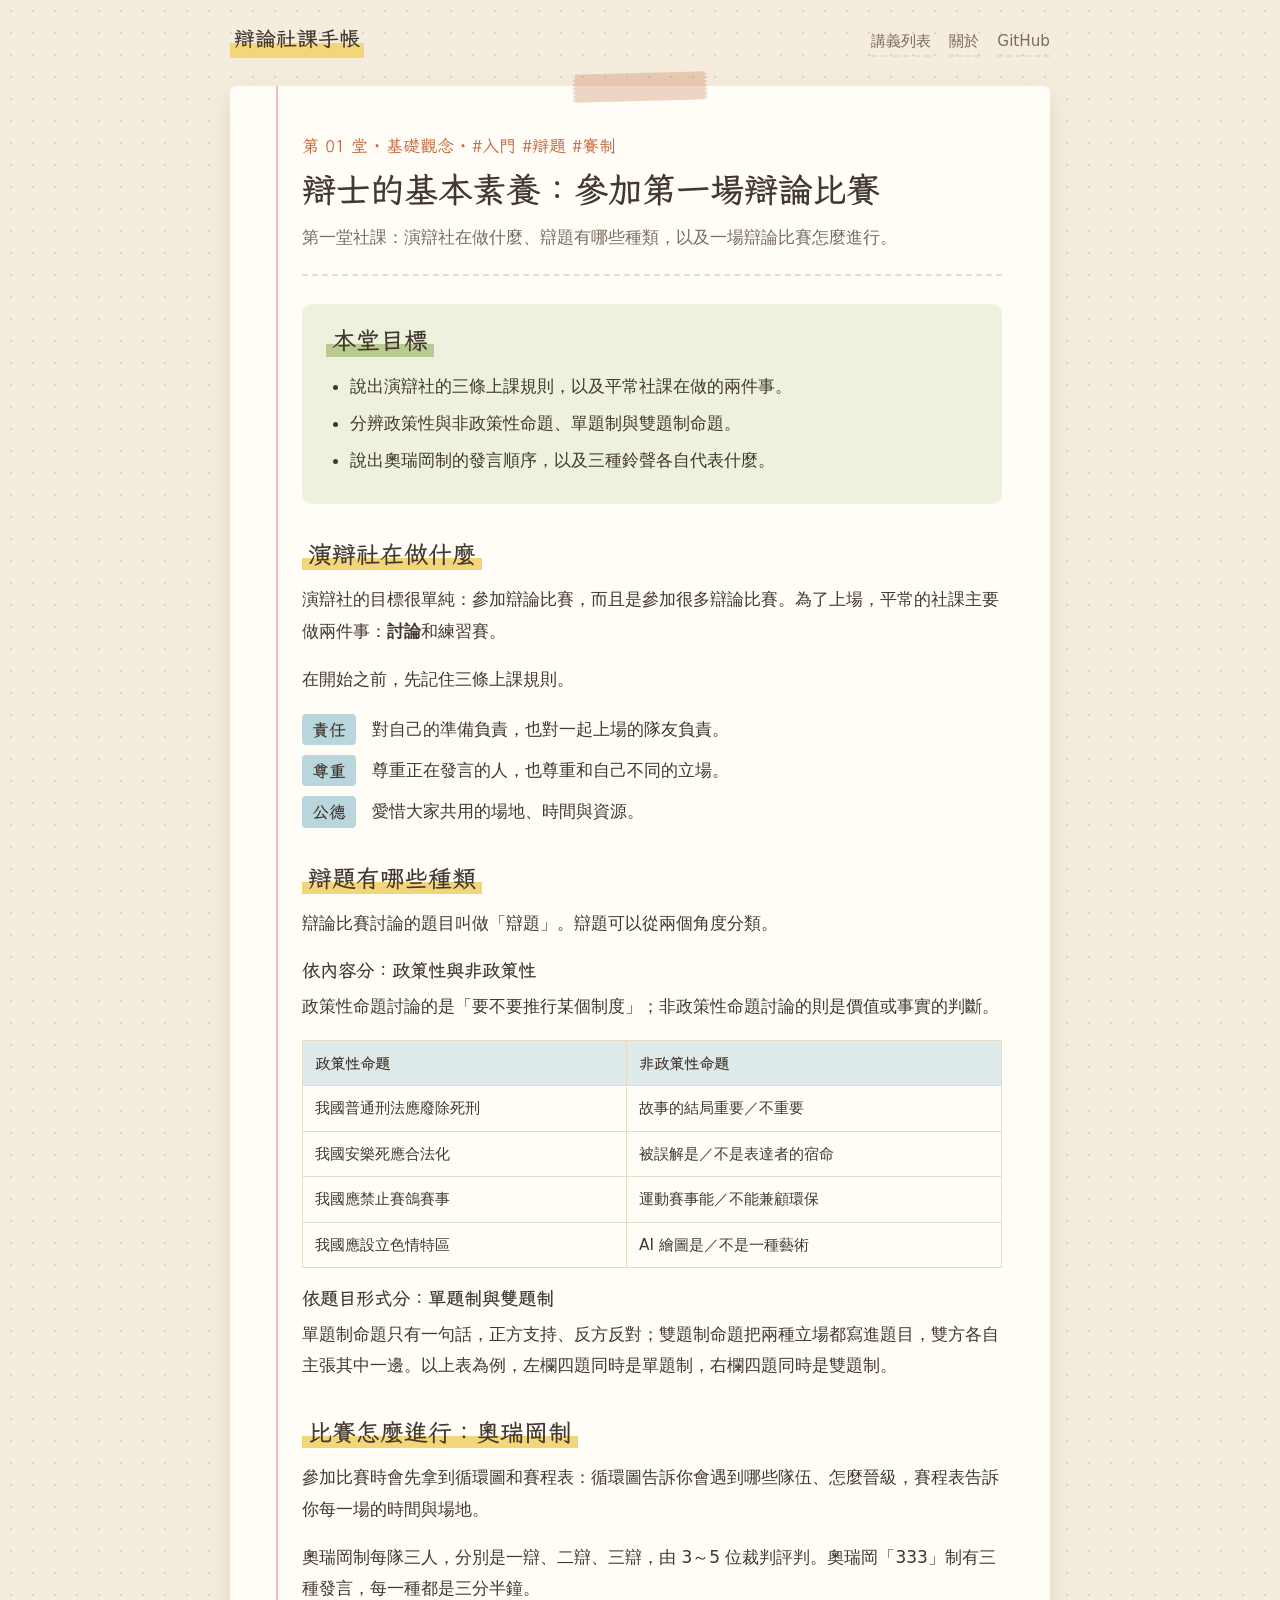
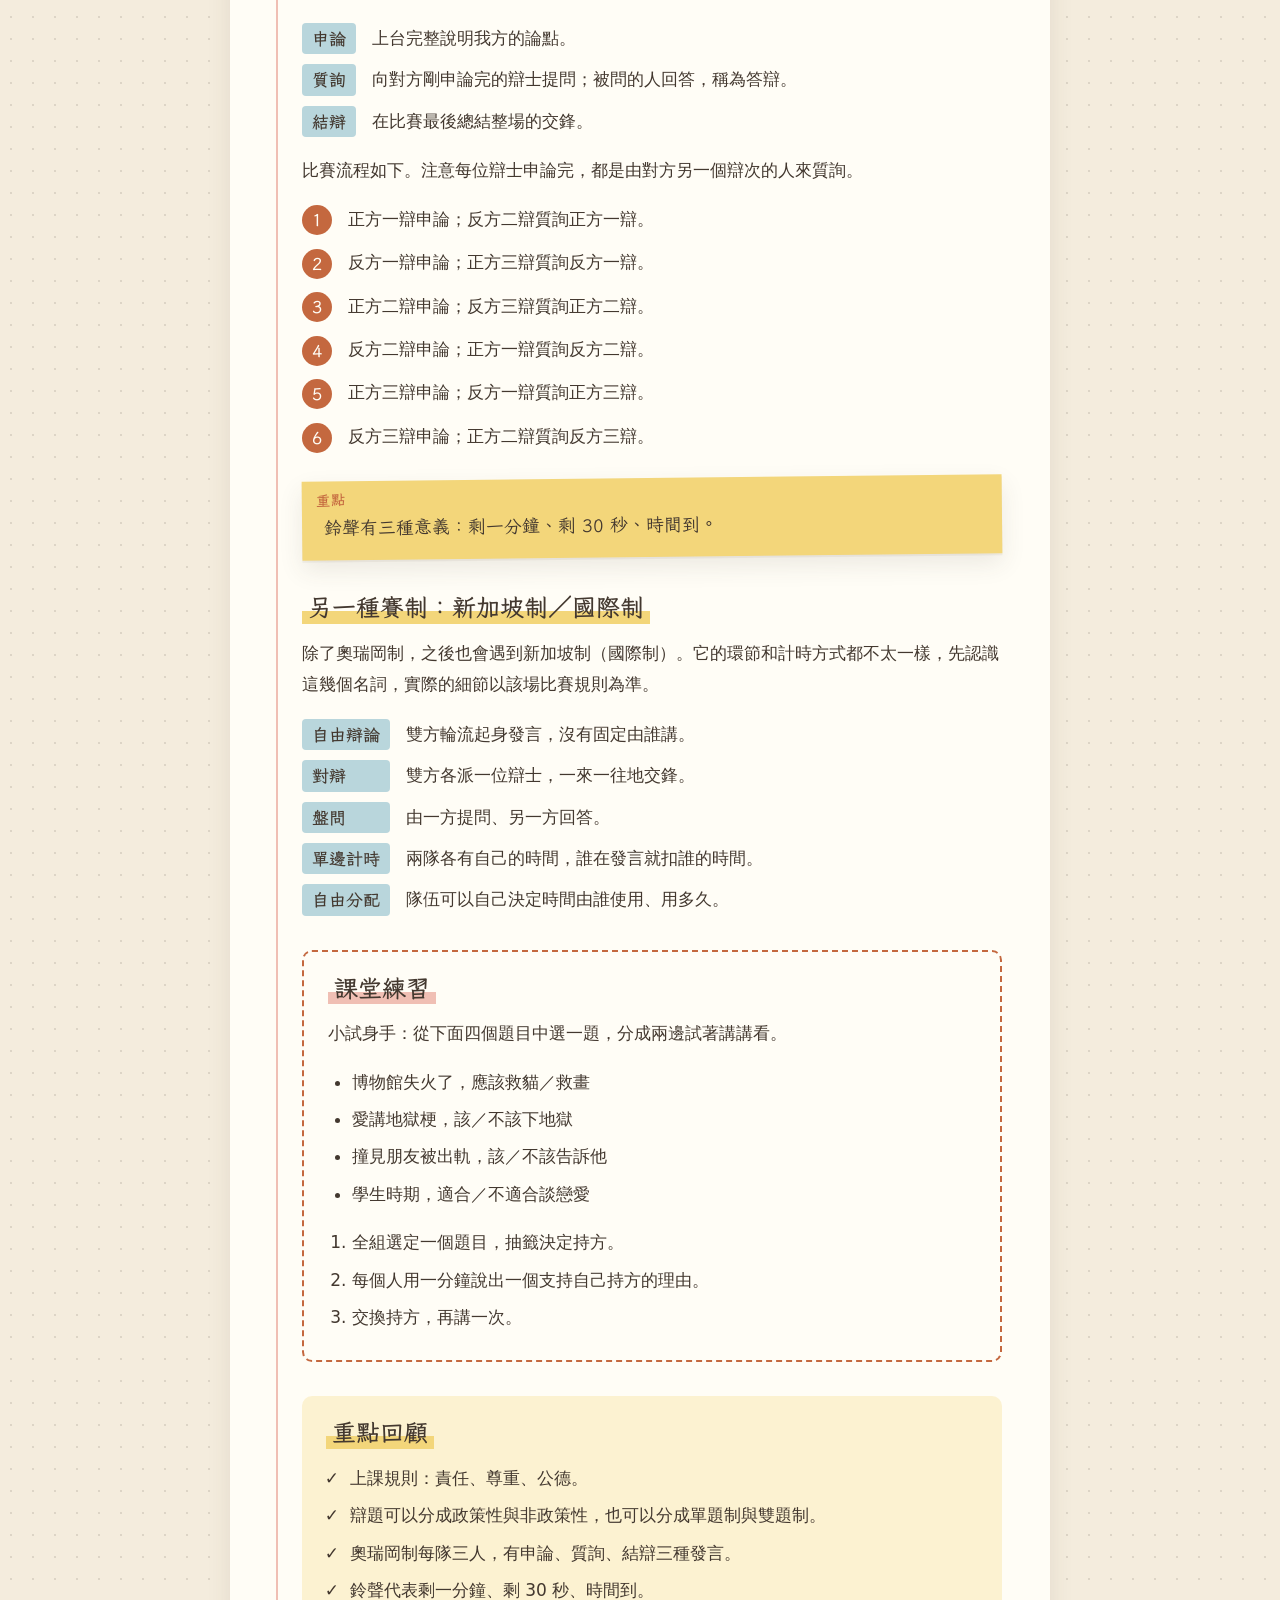
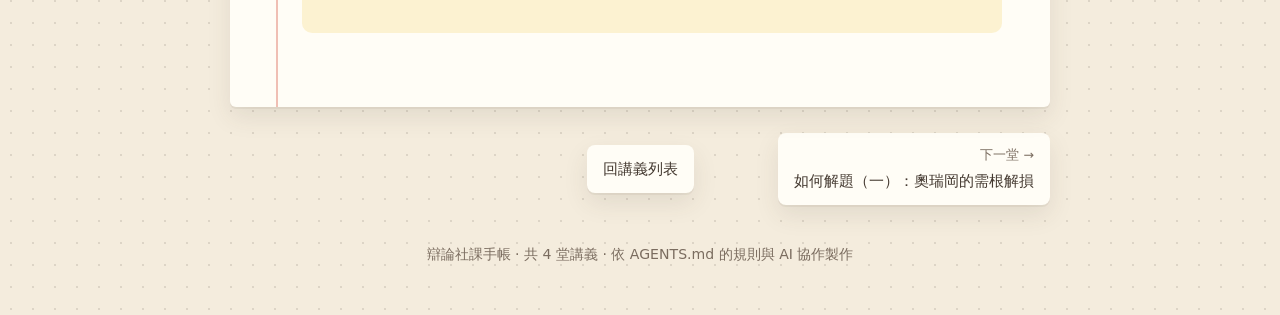
==== lessons/01-debater-basics.html @ 1a8fcba5 "依講師簡報重做四堂講義，更新 AGENTS.md 內容來源規則" ====
<!DOCTYPE html>
<html lang="zh-Hant">
<head>
  <meta charset="utf-8">
  <meta name="viewport" content="width=device-width, initial-scale=1">
  <title>第 01 堂｜辯士的基本素養：參加第一場辯論比賽 — 辯論社課手帳</title>
  <link rel="stylesheet" href="../assets/style.css">
</head>
<body data-page="lesson" data-lesson-id="01">
  <header id="site-header"></header>

  <main class="page">
    <article class="sheet lesson">

      <header class="lesson-head">
        <p class="lesson-kicker" id="lesson-kicker"></p>
        <h1>辯士的基本素養：參加第一場辯論比賽</h1>
        <p class="lead">第一堂社課：演辯社在做什麼、辯題有哪些種類，以及一場辯論比賽怎麼進行。</p>
      </header>

      <section class="goals">
        <h2>本堂目標</h2>
        <ul>
          <li>說出演辯社的三條上課規則，以及平常社課在做的兩件事。</li>
          <li>分辨政策性與非政策性命題、單題制與雙題制命題。</li>
          <li>說出奧瑞岡制的發言順序，以及三種鈴聲各自代表什麼。</li>
        </ul>
      </section>

      <section class="content">
        <h2>演辯社在做什麼</h2>
        <p>演辯社的目標很單純：參加辯論比賽，而且是參加很多辯論比賽。為了上場，平常的社課主要做兩件事：<strong>討論</strong>和練習賽。</p>
        <p>在開始之前，先記住三條上課規則。</p>
        <dl class="terms">
          <dt>責任</dt><dd>對自己的準備負責，也對一起上場的隊友負責。</dd>
          <dt>尊重</dt><dd>尊重正在發言的人，也尊重和自己不同的立場。</dd>
          <dt>公德</dt><dd>愛惜大家共用的場地、時間與資源。</dd>
        </dl>
      </section>

      <section class="content">
        <h2>辯題有哪些種類</h2>
        <p>辯論比賽討論的題目叫做「辯題」。辯題可以從兩個角度分類。</p>
        <h3>依內容分：政策性與非政策性</h3>
        <p>政策性命題討論的是「要不要推行某個制度」；非政策性命題討論的則是價值或事實的判斷。</p>
        <table class="compare">
          <thead>
            <tr><th>政策性命題</th><th>非政策性命題</th></tr>
          </thead>
          <tbody>
            <tr><td>我國普通刑法應廢除死刑</td><td>故事的結局重要／不重要</td></tr>
            <tr><td>我國安樂死應合法化</td><td>被誤解是／不是表達者的宿命</td></tr>
            <tr><td>我國應禁止賽鴿賽事</td><td>運動賽事能／不能兼顧環保</td></tr>
            <tr><td>我國應設立色情特區</td><td>AI 繪圖是／不是一種藝術</td></tr>
          </tbody>
        </table>
        <h3>依題目形式分：單題制與雙題制</h3>
        <p>單題制命題只有一句話，正方支持、反方反對；雙題制命題把兩種立場都寫進題目，雙方各自主張其中一邊。以上表為例，左欄四題同時是單題制，右欄四題同時是雙題制。</p>
      </section>

      <section class="content">
        <h2>比賽怎麼進行：奧瑞岡制</h2>
        <p>參加比賽時會先拿到循環圖和賽程表：循環圖告訴你會遇到哪些隊伍、怎麼晉級，賽程表告訴你每一場的時間與場地。</p>
        <p>奧瑞岡制每隊三人，分別是一辯、二辯、三辯，由 3～5 位裁判評判。奧瑞岡「333」制有三種發言，每一種都是三分半鐘。</p>
        <dl class="terms">
          <dt>申論</dt><dd>上台完整說明我方的論點。</dd>
          <dt>質詢</dt><dd>向對方剛申論完的辯士提問；被問的人回答，稱為答辯。</dd>
          <dt>結辯</dt><dd>在比賽最後總結整場的交鋒。</dd>
        </dl>
        <p>比賽流程如下。注意每位辯士申論完，都是由對方另一個辯次的人來質詢。</p>
        <ol class="steps">
          <li>正方一辯申論；反方二辯質詢正方一辯。</li>
          <li>反方一辯申論；正方三辯質詢反方一辯。</li>
          <li>正方二辯申論；反方三辯質詢正方二辯。</li>
          <li>反方二辯申論；正方一辯質詢反方二辯。</li>
          <li>正方三辯申論；反方一辯質詢正方三辯。</li>
          <li>反方三辯申論；正方二辯質詢反方三辯。</li>
        </ol>
        <aside class="sticky">鈴聲有三種意義：剩一分鐘、剩 30 秒、時間到。</aside>
      </section>

      <section class="content">
        <h2>另一種賽制：新加坡制／國際制</h2>
        <p>除了奧瑞岡制，之後也會遇到新加坡制（國際制）。它的環節和計時方式都不太一樣，先認識這幾個名詞，實際的細節以該場比賽規則為準。</p>
        <dl class="terms">
          <dt>自由辯論</dt><dd>雙方輪流起身發言，沒有固定由誰講。</dd>
          <dt>對辯</dt><dd>雙方各派一位辯士，一來一往地交鋒。</dd>
          <dt>盤問</dt><dd>由一方提問、另一方回答。</dd>
          <dt>單邊計時</dt><dd>兩隊各有自己的時間，誰在發言就扣誰的時間。</dd>
          <dt>自由分配</dt><dd>隊伍可以自己決定時間由誰使用、用多久。</dd>
        </dl>
      </section>

      <section class="practice">
        <h2>課堂練習</h2>
        <p>小試身手：從下面四個題目中選一題，分成兩邊試著講講看。</p>
        <ul>
          <li>博物館失火了，應該救貓／救畫</li>
          <li>愛講地獄梗，該／不該下地獄</li>
          <li>撞見朋友被出軌，該／不該告訴他</li>
          <li>學生時期，適合／不適合談戀愛</li>
        </ul>
        <ol>
          <li>全組選定一個題目，抽籤決定持方。</li>
          <li>每個人用一分鐘說出一個支持自己持方的理由。</li>
          <li>交換持方，再講一次。</li>
        </ol>
      </section>

      <section class="recap">
        <h2>重點回顧</h2>
        <ul>
          <li>上課規則：責任、尊重、公德。</li>
          <li>辯題可以分成政策性與非政策性，也可以分成單題制與雙題制。</li>
          <li>奧瑞岡制每隊三人，有申論、質詢、結辯三種發言。</li>
          <li>鈴聲代表剩一分鐘、剩 30 秒、時間到。</li>
        </ul>
      </section>

    </article>
    <nav id="lesson-nav"></nav>
  </main>

  <footer id="site-footer"></footer>
  <script src="../assets/lessons.js"></script>
  <script src="../assets/site.js"></script>
</body>
</html>
---- assets/style.css ----
/* 辯論社課手帳 — 全站唯一樣式表（規則見 AGENTS.md 第 9 節） */
@import url("https://fonts.googleapis.com/css2?family=LXGW+WenKai+TC:wght@400;700&display=swap");

/* ---------- 變數：顏色與字體只能在這裡定義 ---------- */
:root {
  --paper: #f4ecdd;
  --page: #fffdf6;
  --ink: #43382f;
  --ink-soft: #7a6c5f;
  --line: #e6dcc8;
  --terracotta: #c4683f;
  --mustard: #f3d67a;
  --olive: #b9c98f;
  --rose: #f0bfb4;
  --sky: #b9d6dc;
  --tape: rgba(196, 104, 63, 0.28);
  --shadow: 0 2px 0 rgba(67, 56, 47, 0.06), 0 10px 24px rgba(67, 56, 47, 0.1);
  --font-hand: "LXGW WenKai TC", "Klee One", "DFKai-SB", "BiauKai", "Kaiti TC", "Noto Serif CJK TC", serif;
  --font-body: "Noto Sans TC", "PingFang TC", "Microsoft JhengHei", "Noto Sans CJK TC", system-ui, sans-serif;
}

/* ---------- 基礎 ---------- */
* { box-sizing: border-box; }
html { scroll-behavior: smooth; }
body {
  margin: 0;
  color: var(--ink);
  font-family: var(--font-body);
  font-size: 17px;
  line-height: 1.85;
  background-color: var(--paper);
  background-image: radial-gradient(rgba(67, 56, 47, 0.13) 1px, transparent 1.2px);
  background-size: 22px 22px;
}
a { color: var(--terracotta); text-underline-offset: 3px; }
a:hover { text-decoration-thickness: 2px; }
a:focus-visible, button:focus-visible { outline: 3px solid var(--terracotta); outline-offset: 3px; }
h1, h2, h3 { font-family: var(--font-hand); line-height: 1.35; margin: 0; }
p { margin: 0 0 1em; }
ul, ol { padding-left: 1.4em; margin: 0 0 1em; }
li { margin-bottom: 0.35em; }
code { font-family: ui-monospace, Consolas, monospace; font-size: 0.92em; background: rgba(243, 214, 122, 0.4); padding: 1px 6px; border-radius: 4px; }

/* ---------- 頁首與頁尾（由 site.js 產生） ---------- */
.site-header {
  max-width: 860px;
  margin: 0 auto;
  padding: 20px 20px 0;
  display: flex;
  flex-wrap: wrap;
  align-items: baseline;
  justify-content: space-between;
  gap: 8px 20px;
}
.site-title {
  font-family: var(--font-hand);
  font-weight: 700;
  font-size: 1.3rem;
  color: var(--ink);
  text-decoration: none;
  background: linear-gradient(transparent 60%, var(--mustard) 60%);
  padding: 0 4px;
}
.site-nav { display: flex; gap: 18px; font-size: 0.95rem; }
.site-nav a { color: var(--ink-soft); text-decoration: none; border-bottom: 2px dashed var(--line); }
.site-nav a:hover { color: var(--terracotta); border-color: var(--terracotta); }
.site-footer {
  max-width: 860px;
  margin: 0 auto;
  padding: 28px 20px 48px;
  text-align: center;
  color: var(--ink-soft);
  font-size: 0.88rem;
}

/* ---------- 紙張 ---------- */
.page { max-width: 860px; margin: 0 auto; padding: 28px 20px 8px; }
.sheet {
  position: relative;
  background: var(--page);
  border-radius: 6px;
  box-shadow: var(--shadow);
  padding: 44px 48px 40px 72px;
}
.sheet::before { /* 筆記本左側紅線 */
  content: "";
  position: absolute;
  top: 0; bottom: 0; left: 46px;
  border-left: 2px solid var(--rose);
}
.sheet::after { /* 上方紙膠帶 */
  content: "";
  position: absolute;
  top: -13px; left: 50%;
  width: 130px; height: 28px;
  transform: translateX(-50%) rotate(-1.5deg);
  background: var(--tape);
  border-left: 2px dotted rgba(255, 255, 255, 0.7);
  border-right: 2px dotted rgba(255, 255, 255, 0.7);
}

/* ---------- 首頁 ---------- */
.hero h1 { font-size: 2.5rem; letter-spacing: 0.04em; }
.hero .lead { margin-top: 12px; }
.lead { font-size: 1.08rem; color: var(--ink-soft); }
.section-title {
  font-size: 1.45rem;
  margin: 36px 0 14px;
  display: inline-block;
  background: linear-gradient(transparent 62%, var(--olive) 62%);
  padding: 0 6px;
}
.filters { display: flex; flex-wrap: wrap; gap: 10px; margin: 6px 0 22px; }
.chip {
  font: inherit;
  font-size: 0.92rem;
  color: var(--ink);
  background: var(--page);
  border: 1.5px dashed var(--ink-soft);
  border-radius: 999px;
  padding: 2px 14px;
  cursor: pointer;
}
.chip[aria-pressed="true"] { background: var(--ink); color: var(--page); border-style: solid; border-color: var(--ink); }
.lesson-list { list-style: none; padding: 0; margin: 0; display: grid; grid-template-columns: repeat(auto-fill, minmax(240px, 1fr)); gap: 26px 22px; }
.lesson-list li { margin: 0; }
.card {
  position: relative;
  display: block;
  height: 100%;
  padding: 26px 20px 18px;
  color: var(--ink);
  text-decoration: none;
  background: var(--mustard);
  box-shadow: var(--shadow);
  transform: rotate(-1deg);
  transition: transform 0.15s ease;
}
.lesson-list li:nth-child(even) .card { transform: rotate(1deg); }
.card:hover, .card:focus-visible { transform: rotate(0deg) translateY(-3px); }
.card::before { /* 卡片上的紙膠帶 */
  content: "";
  position: absolute;
  top: -10px; left: 50%;
  width: 78px; height: 22px;
  transform: translateX(-50%) rotate(-2deg);
  background: rgba(255, 255, 255, 0.55);
  box-shadow: 0 1px 2px rgba(67, 56, 47, 0.12);
}
.card[data-tone="0"] { background: var(--mustard); }
.card[data-tone="1"] { background: var(--olive); }
.card[data-tone="2"] { background: var(--rose); }
.card[data-tone="3"] { background: var(--sky); }
.card-no { font-family: var(--font-hand); font-size: 0.95rem; color: var(--ink-soft); }
.card-title { display: block; font-family: var(--font-hand); font-weight: 700; font-size: 1.3rem; line-height: 1.4; margin: 2px 0 8px; }
.card-summary { display: block; font-size: 0.93rem; line-height: 1.7; }
.card-tags { display: block; margin-top: 10px; font-size: 0.82rem; color: var(--ink-soft); }
.empty { color: var(--ink-soft); }
.about p:last-child { margin-bottom: 0; }

/* ---------- 講義頁 ---------- */
.lesson-head { margin-bottom: 28px; padding-bottom: 20px; border-bottom: 2px dashed var(--line); }
.lesson-head h1 { font-size: 2.15rem; }
.lesson-kicker { font-family: var(--font-hand); color: var(--terracotta); margin-bottom: 4px; }
.lesson-head .lead { margin: 10px 0 0; }
.lesson section { margin-bottom: 34px; }
.lesson h2 {
  font-size: 1.5rem;
  display: inline-block;
  margin-bottom: 14px;
  background: linear-gradient(transparent 62%, var(--mustard) 62%);
  padding: 0 6px;
}
.lesson h3 { font-size: 1.15rem; margin: 18px 0 8px; }
.goals { background: rgba(185, 201, 143, 0.25); border-radius: 10px; padding: 20px 24px 10px; }
.goals h2 { background: linear-gradient(transparent 62%, var(--olive) 62%); }
.practice { border: 2px dashed var(--terracotta); border-radius: 10px; padding: 20px 24px 10px; }
.practice h2 { background: linear-gradient(transparent 62%, var(--rose) 62%); }
.recap { background: rgba(243, 214, 122, 0.3); border-radius: 10px; padding: 20px 24px 10px; }
.recap ul { list-style: "✓  "; }

/* ---------- 元件（新增元件請同步更新 AGENTS.md 第 7 節） ---------- */
.sticky, .example, .warn { position: relative; margin: 26px 0 20px; }
.sticky::before, .example::before, .warn::before, .speech::before {
  font-family: var(--font-hand);
  font-weight: 700;
  font-size: 0.9rem;
  letter-spacing: 0.08em;
}
/* 便利貼 */
.sticky {
  background: var(--mustard);
  padding: 30px 22px 16px;
  box-shadow: var(--shadow);
  transform: rotate(-0.6deg);
  font-family: var(--font-hand);
  font-size: 1.12rem;
}
.sticky::before { content: "重點"; position: absolute; top: 6px; left: 14px; color: var(--terracotta); }
.sticky > :last-child, .example > :last-child, .warn > :last-child { margin-bottom: 0; }
/* 範例框 */
.example { border: 2px solid var(--ink); border-radius: 10px; padding: 24px 22px 16px; background: var(--page); }
.example::before { content: "範例"; position: absolute; top: -14px; left: 16px; background: var(--ink); color: var(--page); padding: 0 12px; border-radius: 4px; }
/* 常見錯誤 */
.warn { background: rgba(240, 191, 180, 0.4); border-left: 6px solid var(--terracotta); border-radius: 0 10px 10px 0; padding: 14px 20px 14px; }
.warn::before { content: "常見錯誤"; display: block; color: var(--terracotta); margin-bottom: 2px; }
/* 示範講稿 */
.speech {
  margin: 22px 0;
  padding: 16px 22px;
  font-family: var(--font-hand);
  font-size: 1.1rem;
  background: repeating-linear-gradient(var(--page), var(--page) 2.05em, var(--line) 2.05em, var(--line) calc(2.05em + 1px));
  line-height: 2.05em;
  border-left: 4px solid var(--sky);
}
.speech::before { content: "示範講稿"; display: block; color: var(--ink-soft); }
.speech p { margin: 0; }
/* 名詞解釋 */
.terms { margin: 18px 0; display: grid; grid-template-columns: max-content 1fr; gap: 10px 16px; }
.terms dt { font-family: var(--font-hand); font-weight: 700; background: var(--sky); padding: 0 10px; border-radius: 4px; align-self: start; }
.terms dd { margin: 0; }
/* 對照表 */
.compare { width: 100%; border-collapse: collapse; margin: 18px 0; font-size: 0.96rem; }
.compare th, .compare td { border: 1.5px solid var(--line); padding: 8px 12px; text-align: left; vertical-align: top; }
.compare thead th { font-family: var(--font-hand); background: rgba(185, 214, 220, 0.45); }
.compare tbody th { font-weight: 600; white-space: nowrap; background: rgba(244, 236, 221, 0.6); }
/* 步驟 */
.steps { list-style: none; padding: 0; counter-reset: step; }
.steps li { counter-increment: step; position: relative; padding-left: 46px; margin-bottom: 12px; }
.steps li::before {
  content: counter(step);
  position: absolute;
  left: 0; top: 0.1em;
  width: 30px; height: 30px;
  border-radius: 50%;
  background: var(--terracotta);
  color: var(--page);
  font-family: var(--font-hand);
  font-weight: 700;
  line-height: 30px;
  text-align: center;
}

/* ---------- 上一堂／下一堂（由 site.js 產生） ---------- */
.lesson-nav { display: grid; grid-template-columns: 1fr auto 1fr; gap: 12px; align-items: center; margin-top: 26px; font-size: 0.95rem; }
.lesson-nav a { text-decoration: none; color: var(--ink); background: var(--page); box-shadow: var(--shadow); border-radius: 8px; padding: 10px 16px; }
.lesson-nav a:hover { color: var(--terracotta); }
.lesson-nav .next { text-align: right; justify-self: end; }
.lesson-nav .prev { justify-self: start; }
.lesson-nav .home { justify-self: center; }
.lesson-nav small { display: block; color: var(--ink-soft); }

/* ---------- 手機 ---------- */
@media (max-width: 600px) {
  body { font-size: 16px; }
  .page { padding: 24px 12px 8px; }
  .sheet { padding: 34px 20px 28px 32px; }
  .sheet::before { left: 16px; }
  .hero h1 { font-size: 2rem; }
  .lesson-head h1 { font-size: 1.75rem; }
  .terms { grid-template-columns: 1fr; gap: 4px; }
  .terms dt { justify-self: start; margin-top: 8px; }
  .compare { display: block; overflow-x: auto; font-size: 0.88rem; } /* 欄位多時在表格內橫向捲動 */
  .compare th, .compare td { padding: 6px 8px; min-width: 6em; }
  .compare tbody th { min-width: 0; }
  .lesson-nav { grid-template-columns: 1fr 1fr; }
  .lesson-nav .home { grid-column: 1 / -1; grid-row: 2; }
}
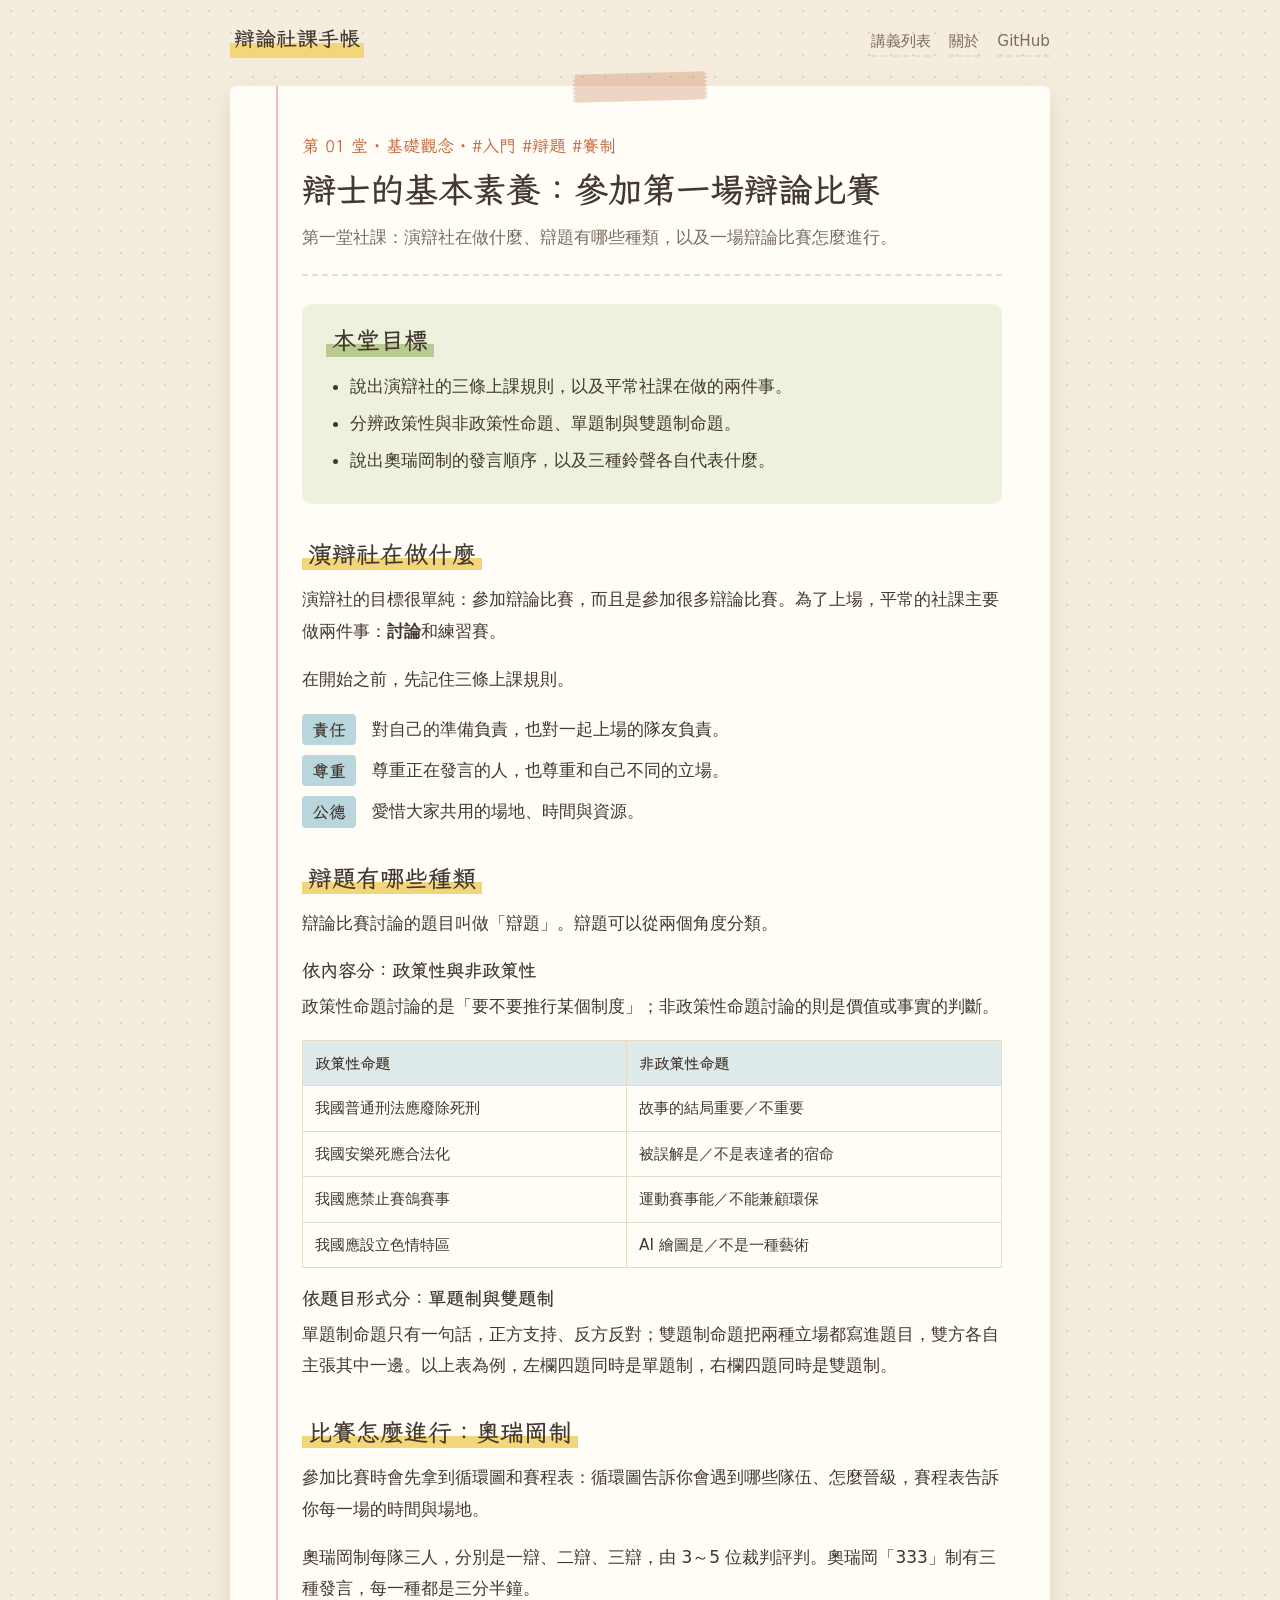
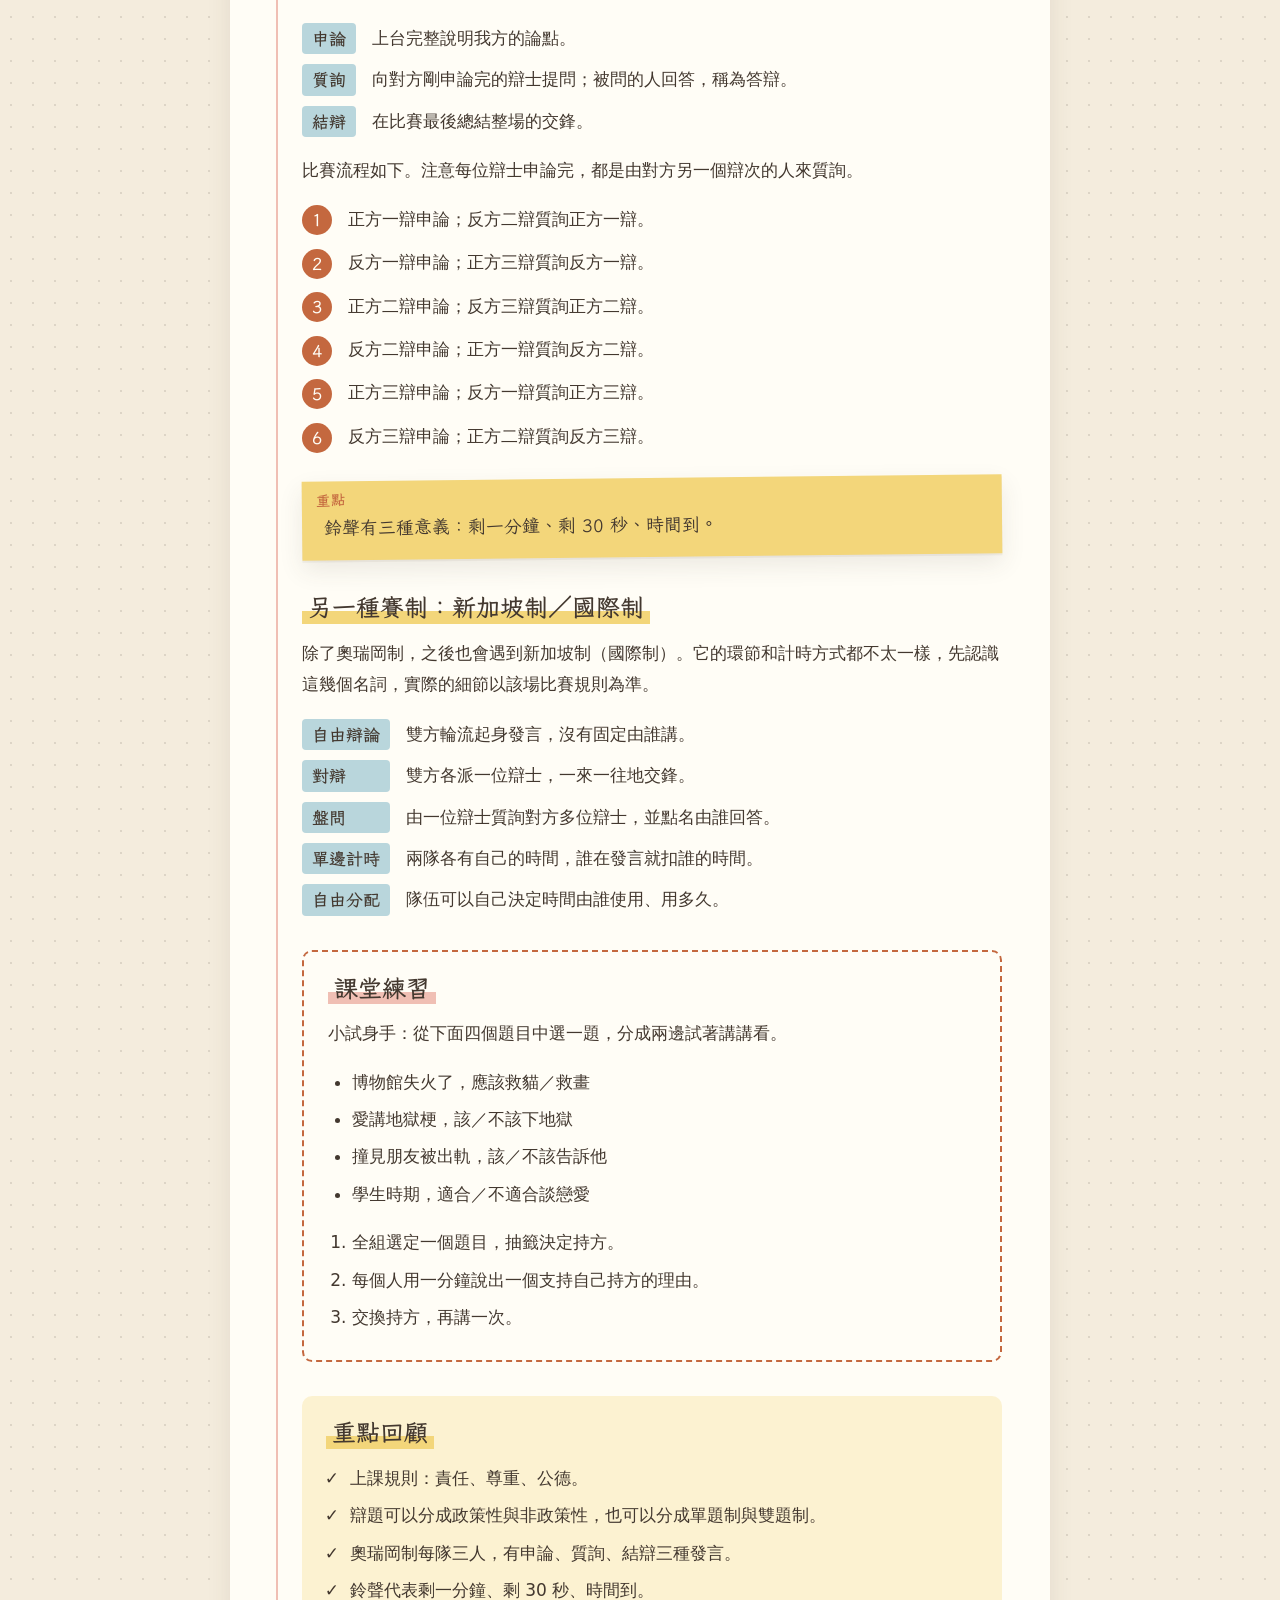
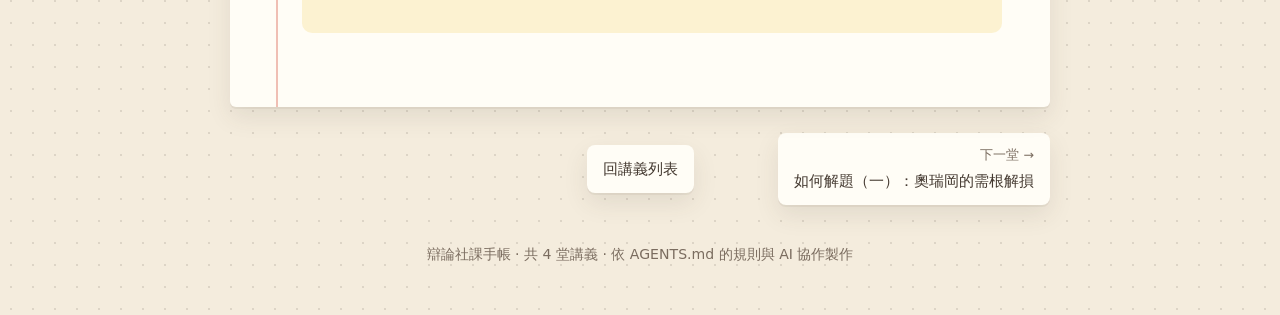
==== commit 68863e2e: "簡化 AGENTS.md，修正盤問的說明" ====
--- a/lessons/01-debater-basics.html
+++ b/lessons/01-debater-basics.html
@@ -85,7 +85,7 @@
         <dl class="terms">
           <dt>自由辯論</dt><dd>雙方輪流起身發言，沒有固定由誰講。</dd>
           <dt>對辯</dt><dd>雙方各派一位辯士，一來一往地交鋒。</dd>
-          <dt>盤問</dt><dd>由一方提問、另一方回答。</dd>
+          <dt>盤問</dt><dd>由一位辯士質詢對方多位辯士，並點名由誰回答。</dd>
           <dt>單邊計時</dt><dd>兩隊各有自己的時間，誰在發言就扣誰的時間。</dd>
           <dt>自由分配</dt><dd>隊伍可以自己決定時間由誰使用、用多久。</dd>
         </dl>
--- a/assets/style.css
+++ b/assets/style.css
@@ -1,4 +1,4 @@
-/* 辯論社課手帳 — 全站唯一樣式表（規則見 AGENTS.md 第 9 節） */
+/* 辯論社課手帳 — 全站唯一樣式表（規則見 AGENTS.md） */
 @import url("https://fonts.googleapis.com/css2?family=LXGW+WenKai+TC:wght@400;700&display=swap");
 
 /* ---------- 變數：顏色與字體只能在這裡定義 ---------- */
@@ -179,7 +179,7 @@
 .recap { background: rgba(243, 214, 122, 0.3); border-radius: 10px; padding: 20px 24px 10px; }
 .recap ul { list-style: "✓  "; }
 
-/* ---------- 元件（新增元件請同步更新 AGENTS.md 第 7 節） ---------- */
+/* ---------- 元件（新增元件請同步更新 AGENTS.md） ---------- */
 .sticky, .example, .warn { position: relative; margin: 26px 0 20px; }
 .sticky::before, .example::before, .warn::before, .speech::before {
   font-family: var(--font-hand);
